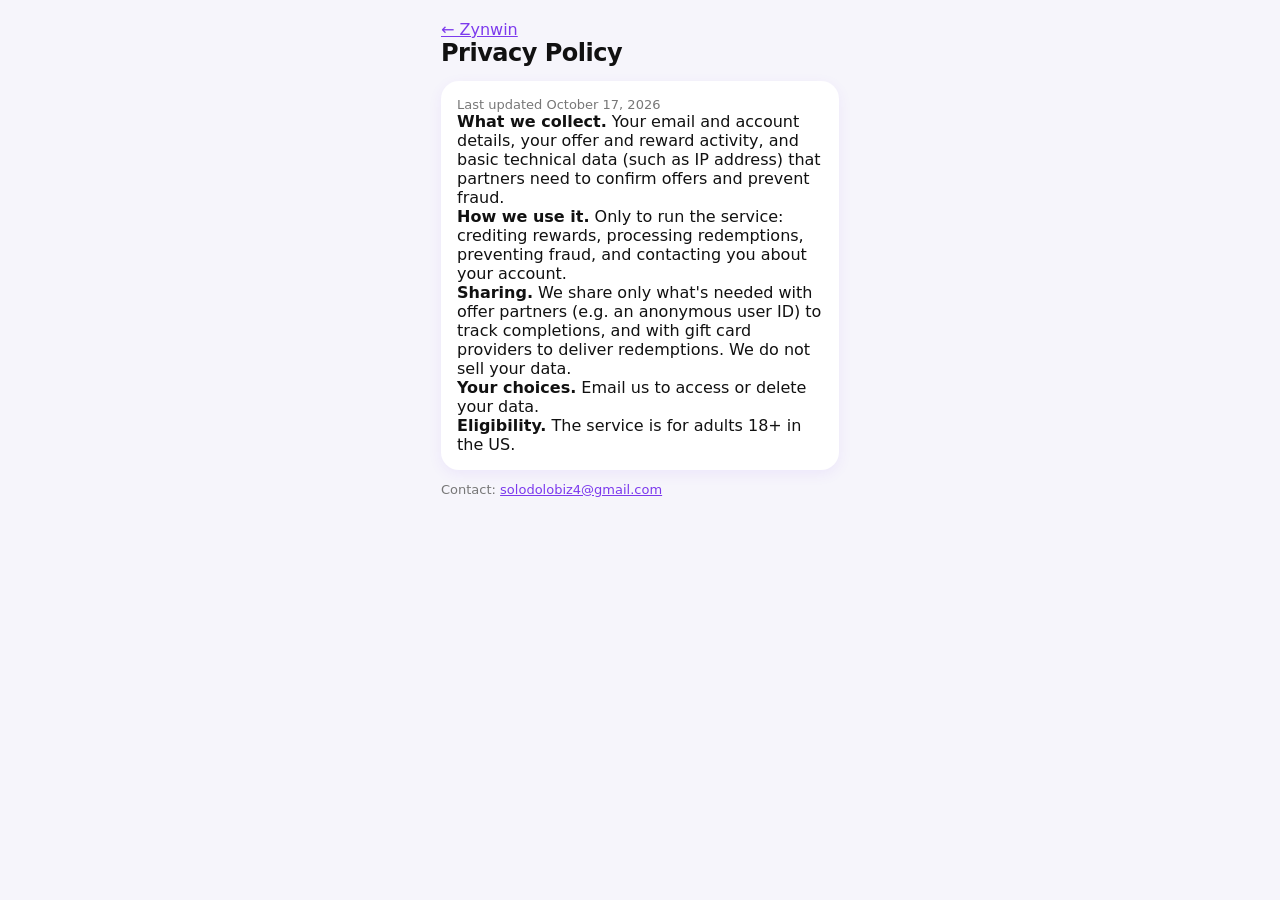
==== privacy.html @ 9f85114b "Zynwin pre-launch site" ====
<!doctype html><html><head><meta charset="utf-8"><meta name="viewport" content="width=device-width,initial-scale=1"><title>Privacy Policy — Zynwin</title><link rel="stylesheet" href="style.css"></head><body><div id="app" style="padding-bottom:30px"><p><a href="./">← Zynwin</a></p><h1>Privacy Policy</h1><div class="card"><p class="muted">Last updated October 17, 2026</p><p><b>What we collect.</b> Your email and account details, your offer and reward activity, and basic technical data (such as IP address) that partners need to confirm offers and prevent fraud.</p><p><b>How we use it.</b> Only to run the service: crediting rewards, processing redemptions, preventing fraud, and contacting you about your account.</p><p><b>Sharing.</b> We share only what's needed with offer partners (e.g. an anonymous user ID) to track completions, and with gift card providers to deliver redemptions. We do not sell your data.</p><p><b>Your choices.</b> Email us to access or delete your data.</p><p><b>Eligibility.</b> The service is for adults 18+ in the US.</p></div><p class="muted">Contact: <a href="mailto:solodolobiz4@gmail.com">solodolobiz4@gmail.com</a></p></div></body></html>
---- style.css ----
*{box-sizing:border-box;margin:0}body{font-family:-apple-system,Segoe UI,Roboto,sans-serif;background:#f2f2f5;color:#111}
#app{max-width:430px;margin:0 auto;min-height:100vh;padding:20px 16px 90px}
h1{font-size:24px;margin-bottom:14px}h2{font-size:16px;margin:18px 0 8px}
.card{background:#fff;border-radius:18px;padding:16px;margin-bottom:12px;box-shadow:0 1px 3px rgba(0,0,0,.06)}
.big{font-size:40px;font-weight:800}.muted{color:#777;font-size:13px}
.btn{background:#111;color:#fff;border:0;border-radius:999px;padding:10px 18px;font-weight:600;font-size:14px;cursor:pointer}
.btn:disabled{background:#ccc}.row{display:flex;justify-content:space-between;align-items:center;gap:10px}
.bar{height:10px;background:#eee;border-radius:9px;overflow:hidden;margin:10px 0}.bar i{display:block;height:100%;background:#111}
.pos{color:#0a8a3a;font-weight:700}.neg{color:#c0262d;font-weight:700}
.tabs{position:fixed;bottom:0;left:0;right:0;max-width:430px;margin:0 auto;background:#fff;display:flex;border-top:1px solid #eee;padding:8px 0 14px}
.tabs a{flex:1;text-align:center;text-decoration:none;color:#999;font-size:20px}.tabs a span{display:block;font-size:11px}.tabs a.on{color:#111}
.toast{position:fixed;top:16px;left:50%;transform:translateX(-50%);background:#111;color:#fff;padding:10px 16px;border-radius:999px;font-size:13px}
select,input{padding:10px;border:1px solid #ddd;border-radius:12px;width:100%;margin:8px 0;font-size:14px}

body{font-family:'Plus Jakarta Sans',system-ui,sans-serif;background:#F6F5FB;color:#111}
h1,.big,.brand{font-weight:800;letter-spacing:-.5px}
.brand{display:inline-block;font-size:24px;margin:2px 0 12px;background:linear-gradient(90deg,#22C55E,#7C3AED);-webkit-background-clip:text;color:transparent}
.hero{background:linear-gradient(135deg,#22C55E 0%,#15803D 35%,#7C3AED 100%);color:#fff}.hero .muted{color:#ecfdf5}
.hero .bar{background:rgba(255,255,255,.3)}.hero .bar i{background:#fff}.hero .btn{background:#fff;color:#15803D}
.btn{background:#7C3AED}.btn:hover{background:#15803D}.btn:disabled{background:#d4d0e3}
.pos{color:#15803D}.neg{color:#7C3AED}a{color:#7C3AED}
.tabs a.on{color:#7C3AED;font-weight:700}.toast{background:linear-gradient(90deg,#22C55E,#7C3AED)}
.card{box-shadow:0 4px 14px rgba(124,58,237,.08)}
.unit{display:block;font-size:22px;letter-spacing:0;margin-top:2px}
.split{display:flex;gap:10px;margin-top:10px}.split>div{flex:1;background:rgba(255,255,255,.18);border-radius:12px;padding:8px 10px}
.tag{background:#EDE9FE;color:#7C3AED;border-radius:999px;padding:2px 8px;font-size:12px;font-weight:700}
.pend{color:#B45309;font-weight:700}.note{background:#F0FDF4;border-color:#bbf7d0}.note p{margin-top:6px}
.chips{display:flex;gap:6px;overflow-x:auto;margin-bottom:12px}.chip{border:1px solid #ddd6fe;background:#fff;color:#7C3AED;border-radius:999px;padding:6px 12px;font-weight:700;font-size:13px;white-space:nowrap;font-family:inherit}.chip.on{background:#7C3AED;color:#fff}
.stats{display:flex;gap:6px;margin-top:10px}.stats>div{flex:1;background:#F6F5FB;border-radius:10px;padding:6px 8px}.stats b{display:block;font-size:14px}.stats span{font-size:11px;color:#777}
.tag.top{background:linear-gradient(90deg,#22C55E,#7C3AED);color:#fff}.toppick{border:2px solid #A78BFA}.streak{background:#FFF7ED;border-color:#fed7aa}

.foot{text-align:center;margin:20px 0 10px;line-height:1.8}.foot a{color:#555}
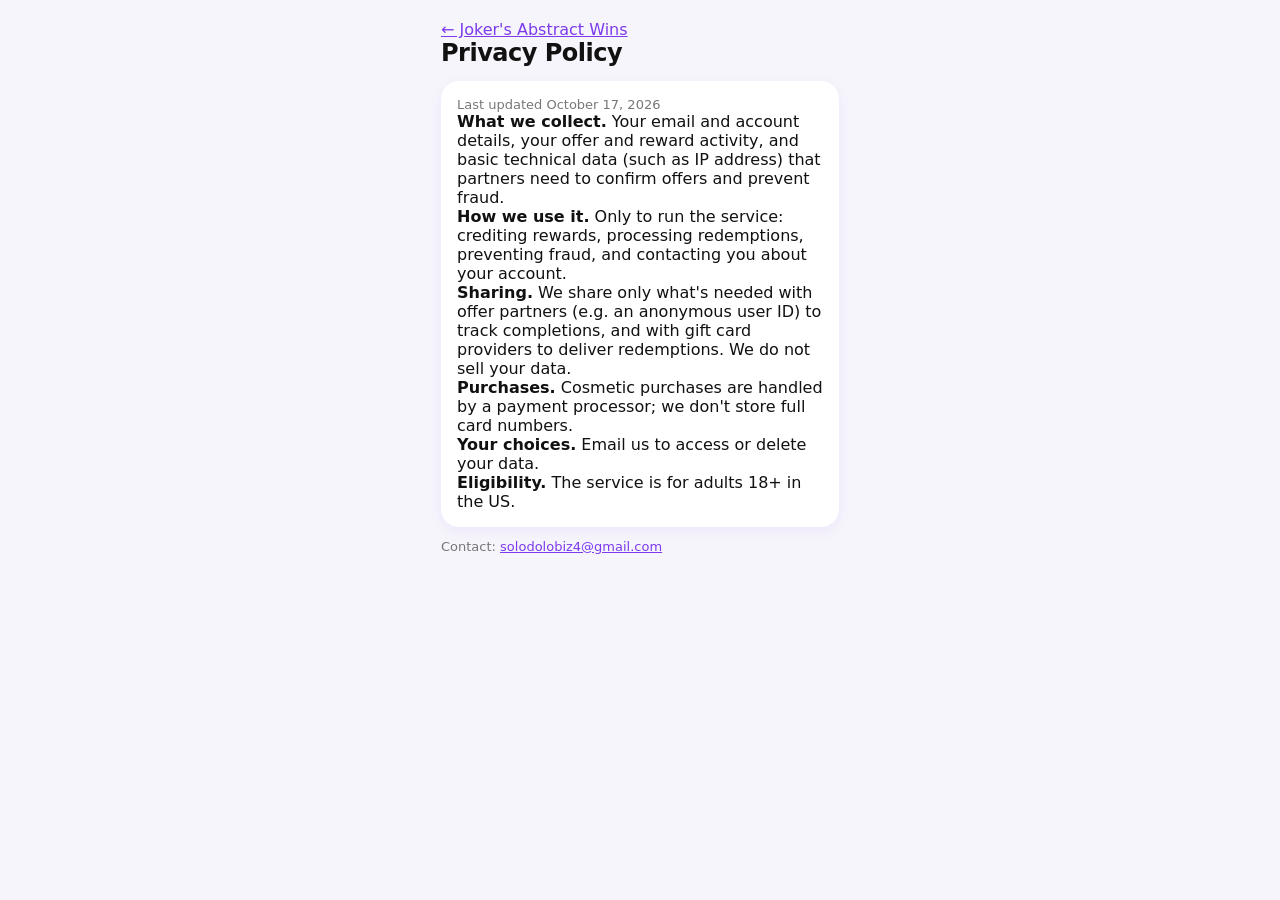
==== commit 1e2c9b6e: "Rebrand to Joker's Abstract Wins: mini-games, earned boosters, milestones, cosmetic shop; updated te" ====
--- a/privacy.html
+++ b/privacy.html
@@ -1 +1 @@
-<!doctype html><html><head><meta charset="utf-8"><meta name="viewport" content="width=device-width,initial-scale=1"><title>Privacy Policy — Zynwin</title><link rel="stylesheet" href="style.css"></head><body><div id="app" style="padding-bottom:30px"><p><a href="./">← Zynwin</a></p><h1>Privacy Policy</h1><div class="card"><p class="muted">Last updated October 17, 2026</p><p><b>What we collect.</b> Your email and account details, your offer and reward activity, and basic technical data (such as IP address) that partners need to confirm offers and prevent fraud.</p><p><b>How we use it.</b> Only to run the service: crediting rewards, processing redemptions, preventing fraud, and contacting you about your account.</p><p><b>Sharing.</b> We share only what's needed with offer partners (e.g. an anonymous user ID) to track completions, and with gift card providers to deliver redemptions. We do not sell your data.</p><p><b>Your choices.</b> Email us to access or delete your data.</p><p><b>Eligibility.</b> The service is for adults 18+ in the US.</p></div><p class="muted">Contact: <a href="mailto:solodolobiz4@gmail.com">solodolobiz4@gmail.com</a></p></div></body></html>+<!doctype html><html><head><meta charset="utf-8"><meta name="viewport" content="width=device-width,initial-scale=1"><title>Privacy Policy — Joker's Abstract Wins</title><link rel="stylesheet" href="style.css"></head><body><div id="app" style="padding-bottom:30px"><p><a href="./">← Joker's Abstract Wins</a></p><h1>Privacy Policy</h1><div class="card"><p class="muted">Last updated October 17, 2026</p><p><b>What we collect.</b> Your email and account details, your offer and reward activity, and basic technical data (such as IP address) that partners need to confirm offers and prevent fraud.</p><p><b>How we use it.</b> Only to run the service: crediting rewards, processing redemptions, preventing fraud, and contacting you about your account.</p><p><b>Sharing.</b> We share only what's needed with offer partners (e.g. an anonymous user ID) to track completions, and with gift card providers to deliver redemptions. We do not sell your data.</p><p><b>Purchases.</b> Cosmetic purchases are handled by a payment processor; we don't store full card numbers.</p><p><b>Your choices.</b> Email us to access or delete your data.</p><p><b>Eligibility.</b> The service is for adults 18+ in the US.</p></div><p class="muted">Contact: <a href="mailto:solodolobiz4@gmail.com">solodolobiz4@gmail.com</a></p></div></body></html>
--- a/style.css
+++ b/style.css
@@ -14,7 +14,7 @@
 
 body{font-family:'Plus Jakarta Sans',system-ui,sans-serif;background:#F6F5FB;color:#111}
 h1,.big,.brand{font-weight:800;letter-spacing:-.5px}
-.brand{display:inline-block;font-size:24px;margin:2px 0 12px;background:linear-gradient(90deg,#22C55E,#7C3AED);-webkit-background-clip:text;color:transparent}
+.bt{background:linear-gradient(90deg,#22C55E,#7C3AED);-webkit-background-clip:text;color:transparent}
 .hero{background:linear-gradient(135deg,#22C55E 0%,#15803D 35%,#7C3AED 100%);color:#fff}.hero .muted{color:#ecfdf5}
 .hero .bar{background:rgba(255,255,255,.3)}.hero .bar i{background:#fff}.hero .btn{background:#fff;color:#15803D}
 .btn{background:#7C3AED}.btn:hover{background:#15803D}.btn:disabled{background:#d4d0e3}
@@ -29,4 +29,19 @@
 .stats{display:flex;gap:6px;margin-top:10px}.stats>div{flex:1;background:#F6F5FB;border-radius:10px;padding:6px 8px}.stats b{display:block;font-size:14px}.stats span{font-size:11px;color:#777}
 .tag.top{background:linear-gradient(90deg,#22C55E,#7C3AED);color:#fff}.toppick{border:2px solid #A78BFA}.streak{background:#FFF7ED;border-color:#fed7aa}
 
-.foot{text-align:center;margin:20px 0 10px;line-height:1.8}.foot a{color:#555}
+.brand{display:flex;align-items:center;gap:8px;margin:0 0 12px;font-weight:800;font-size:20px}.brand .bt{display:inline-block}
+.suits{margin-left:auto;font-size:13px;letter-spacing:3px;background:linear-gradient(90deg,#22C55E,#7C3AED);-webkit-background-clip:text;color:transparent}
+.hero{position:relative;overflow:hidden}.hero:after{content:'♦';position:absolute;right:-10px;top:-30px;font-size:150px;color:rgba(255,255,255,.08);transform:rotate(18deg)}
+.lvl{background:#EDE9FE;color:#7C3AED;border-radius:999px;padding:4px 10px;font-weight:800;text-decoration:none;font-size:13px}
+.hot{background:linear-gradient(90deg,#EF4444,#F97316);color:#fff;border-radius:6px;padding:2px 7px;font-size:11px;font-weight:800;letter-spacing:.5px}.hot.new{font-size:12px;vertical-align:middle}
+.boost{background:#FFF1F2;border-color:#fecdd3}.boost .row{margin-bottom:6px}
+.odds{width:100%;border-collapse:collapse;margin-top:10px;font-size:12px}.odds td,.odds th{padding:4px 6px;border-bottom:1px solid #eee;text-align:left}.odds th{color:#777}
+.scratch{margin:10px 0;height:70px;border-radius:14px;display:flex;align-items:center;justify-content:center;font-weight:800;color:#fff;cursor:pointer;background:repeating-linear-gradient(45deg,#7C3AED 0 12px,#A78BFA 12px 24px)}.scratch b{background:#fff;color:#15803D;padding:6px 14px;border-radius:999px}
+.wheelwrap{position:relative;width:150px;height:150px;margin:10px auto}.wheel{width:150px;height:150px;border-radius:50%;transition:transform 1.1s cubic-bezier(.2,.8,.2,1);background:conic-gradient(#22C55E 0 25%,#A78BFA 0 50%,#15803D 0 62.5%,#7C3AED 0 87.5%,#F97316 0 100%);border:4px solid #fff;box-shadow:0 2px 10px rgba(0,0,0,.15)}.pin{position:absolute;top:-14px;left:50%;transform:translateX(-50%);color:#111}
+.flip{display:grid;grid-template-columns:repeat(6,1fr);gap:6px}.fc{height:58px;border-radius:10px;background:linear-gradient(135deg,#22C55E,#7C3AED);color:#fff;display:flex;align-items:center;justify-content:center;font-size:24px;cursor:pointer}.fc.up{background:#fff;color:#7C3AED;border:2px solid #A78BFA}
+.grid{display:grid;grid-template-columns:1fr 1fr;gap:10px}.item{text-align:center;margin:0;display:flex;flex-direction:column;gap:6px;align-items:center}.item .ico{font-size:34px}
+.btn.sm{padding:6px 12px;font-size:12px;width:100%}.btn.ghost{background:#fff;color:#7C3AED;border:1px solid #A78BFA}.locked{opacity:.6}
+.tabs a{font-size:18px}.tabs a span{font-size:10px}
+.foot{text-align:center;margin:16px 0 6px;font-size:11px;line-height:1.8}.foot a{color:#555}
+body.th-night{background:#140f24;color:#eee}body.th-night .card{background:#221a3a;border-color:#33285a;color:#eee}body.th-night .muted{color:#b9b0d6}body.th-night .tabs{background:#1a1430}
+body.th-candy{background:linear-gradient(180deg,#fdf2f8,#ecfdf5)}
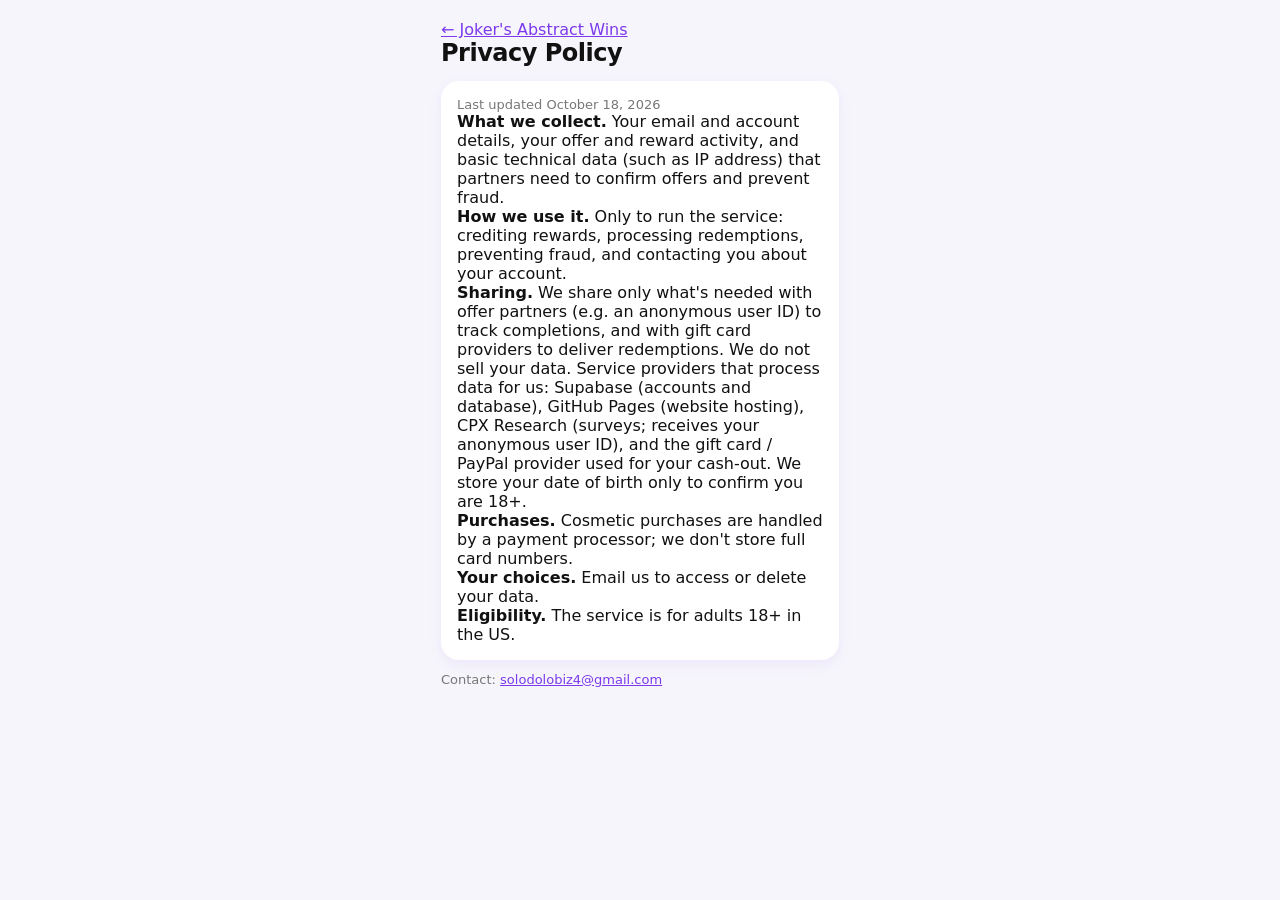
==== commit 6e0aca72: "Launch: real Supabase auth, CPX survey wall, cash-out + owner admin, 1 $WON = 1 cent, Torox removed" ====
--- a/privacy.html
+++ b/privacy.html
@@ -1 +1 @@
-<!doctype html><html><head><meta charset="utf-8"><meta name="viewport" content="width=device-width,initial-scale=1"><title>Privacy Policy — Joker's Abstract Wins</title><link rel="stylesheet" href="style.css"></head><body><div id="app" style="padding-bottom:30px"><p><a href="./">← Joker's Abstract Wins</a></p><h1>Privacy Policy</h1><div class="card"><p class="muted">Last updated October 17, 2026</p><p><b>What we collect.</b> Your email and account details, your offer and reward activity, and basic technical data (such as IP address) that partners need to confirm offers and prevent fraud.</p><p><b>How we use it.</b> Only to run the service: crediting rewards, processing redemptions, preventing fraud, and contacting you about your account.</p><p><b>Sharing.</b> We share only what's needed with offer partners (e.g. an anonymous user ID) to track completions, and with gift card providers to deliver redemptions. We do not sell your data.</p><p><b>Purchases.</b> Cosmetic purchases are handled by a payment processor; we don't store full card numbers.</p><p><b>Your choices.</b> Email us to access or delete your data.</p><p><b>Eligibility.</b> The service is for adults 18+ in the US.</p></div><p class="muted">Contact: <a href="mailto:solodolobiz4@gmail.com">solodolobiz4@gmail.com</a></p></div></body></html>+<!doctype html><html><head><meta charset="utf-8"><meta name="viewport" content="width=device-width,initial-scale=1"><title>Privacy Policy — Joker's Abstract Wins</title><link rel="stylesheet" href="style.css"></head><body><div id="app" style="padding-bottom:30px"><p><a href="./">← Joker's Abstract Wins</a></p><h1>Privacy Policy</h1><div class="card"><p class="muted">Last updated October 18, 2026</p><p><b>What we collect.</b> Your email and account details, your offer and reward activity, and basic technical data (such as IP address) that partners need to confirm offers and prevent fraud.</p><p><b>How we use it.</b> Only to run the service: crediting rewards, processing redemptions, preventing fraud, and contacting you about your account.</p><p><b>Sharing.</b> We share only what's needed with offer partners (e.g. an anonymous user ID) to track completions, and with gift card providers to deliver redemptions. We do not sell your data. Service providers that process data for us: Supabase (accounts and database), GitHub Pages (website hosting), CPX Research (surveys; receives your anonymous user ID), and the gift card / PayPal provider used for your cash-out. We store your date of birth only to confirm you are 18+.</p><p><b>Purchases.</b> Cosmetic purchases are handled by a payment processor; we don't store full card numbers.</p><p><b>Your choices.</b> Email us to access or delete your data.</p><p><b>Eligibility.</b> The service is for adults 18+ in the US.</p></div><p class="muted">Contact: <a href="mailto:solodolobiz4@gmail.com">solodolobiz4@gmail.com</a></p></div></body></html>
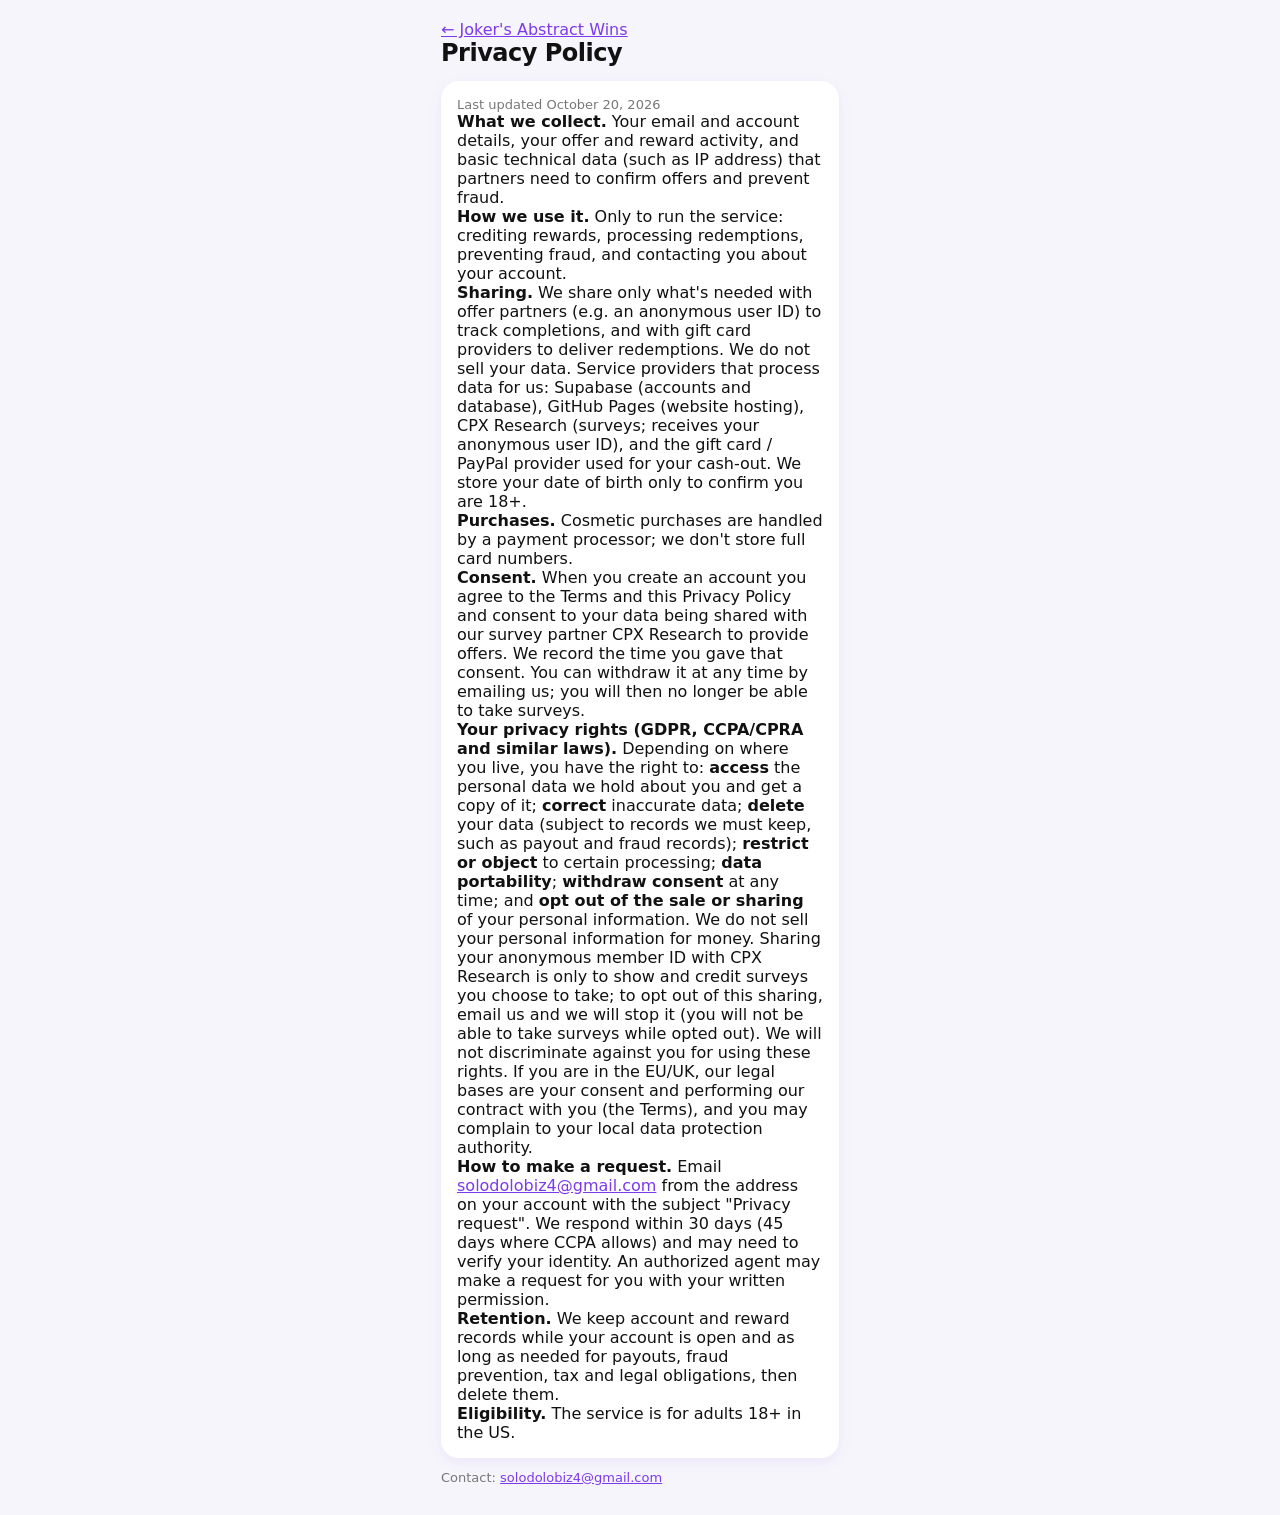
==== commit a26031c2: "Signup: proof-of-work bot check + required consent (CPX data sharing); privacy rights (GDPR/CCPA)" ====
--- a/privacy.html
+++ b/privacy.html
@@ -1 +1,4 @@
-<!doctype html><html><head><meta charset="utf-8"><meta name="viewport" content="width=device-width,initial-scale=1"><title>Privacy Policy — Joker's Abstract Wins</title><link rel="stylesheet" href="style.css"></head><body><div id="app" style="padding-bottom:30px"><p><a href="./">← Joker's Abstract Wins</a></p><h1>Privacy Policy</h1><div class="card"><p class="muted">Last updated October 18, 2026</p><p><b>What we collect.</b> Your email and account details, your offer and reward activity, and basic technical data (such as IP address) that partners need to confirm offers and prevent fraud.</p><p><b>How we use it.</b> Only to run the service: crediting rewards, processing redemptions, preventing fraud, and contacting you about your account.</p><p><b>Sharing.</b> We share only what's needed with offer partners (e.g. an anonymous user ID) to track completions, and with gift card providers to deliver redemptions. We do not sell your data. Service providers that process data for us: Supabase (accounts and database), GitHub Pages (website hosting), CPX Research (surveys; receives your anonymous user ID), and the gift card / PayPal provider used for your cash-out. We store your date of birth only to confirm you are 18+.</p><p><b>Purchases.</b> Cosmetic purchases are handled by a payment processor; we don't store full card numbers.</p><p><b>Your choices.</b> Email us to access or delete your data.</p><p><b>Eligibility.</b> The service is for adults 18+ in the US.</p></div><p class="muted">Contact: <a href="mailto:solodolobiz4@gmail.com">solodolobiz4@gmail.com</a></p></div></body></html>+<!doctype html><html><head><meta charset="utf-8"><meta name="viewport" content="width=device-width,initial-scale=1"><title>Privacy Policy — Joker's Abstract Wins</title><link rel="stylesheet" href="style.css"></head><body><div id="app" style="padding-bottom:30px"><p><a href="./">← Joker's Abstract Wins</a></p><h1>Privacy Policy</h1><div class="card"><p class="muted">Last updated October 20, 2026</p><p><b>What we collect.</b> Your email and account details, your offer and reward activity, and basic technical data (such as IP address) that partners need to confirm offers and prevent fraud.</p><p><b>How we use it.</b> Only to run the service: crediting rewards, processing redemptions, preventing fraud, and contacting you about your account.</p><p><b>Sharing.</b> We share only what's needed with offer partners (e.g. an anonymous user ID) to track completions, and with gift card providers to deliver redemptions. We do not sell your data. Service providers that process data for us: Supabase (accounts and database), GitHub Pages (website hosting), CPX Research (surveys; receives your anonymous user ID), and the gift card / PayPal provider used for your cash-out. We store your date of birth only to confirm you are 18+.</p><p><b>Purchases.</b> Cosmetic purchases are handled by a payment processor; we don't store full card numbers.</p><p><b>Consent.</b> When you create an account you agree to the Terms and this Privacy Policy and consent to your data being shared with our survey partner CPX Research to provide offers. We record the time you gave that consent. You can withdraw it at any time by emailing us; you will then no longer be able to take surveys.</p>
+<p><b>Your privacy rights (GDPR, CCPA/CPRA and similar laws).</b> Depending on where you live, you have the right to: <b>access</b> the personal data we hold about you and get a copy of it; <b>correct</b> inaccurate data; <b>delete</b> your data (subject to records we must keep, such as payout and fraud records); <b>restrict or object</b> to certain processing; <b>data portability</b>; <b>withdraw consent</b> at any time; and <b>opt out of the sale or sharing</b> of your personal information. We do not sell your personal information for money. Sharing your anonymous member ID with CPX Research is only to show and credit surveys you choose to take; to opt out of this sharing, email us and we will stop it (you will not be able to take surveys while opted out). We will not discriminate against you for using these rights. If you are in the EU/UK, our legal bases are your consent and performing our contract with you (the Terms), and you may complain to your local data protection authority.</p>
+<p><b>How to make a request.</b> Email <a href="mailto:solodolobiz4@gmail.com">solodolobiz4@gmail.com</a> from the address on your account with the subject "Privacy request". We respond within 30 days (45 days where CCPA allows) and may need to verify your identity. An authorized agent may make a request for you with your written permission.</p>
+<p><b>Retention.</b> We keep account and reward records while your account is open and as long as needed for payouts, fraud prevention, tax and legal obligations, then delete them.</p><p><b>Eligibility.</b> The service is for adults 18+ in the US.</p></div><p class="muted">Contact: <a href="mailto:solodolobiz4@gmail.com">solodolobiz4@gmail.com</a></p></div></body></html>
